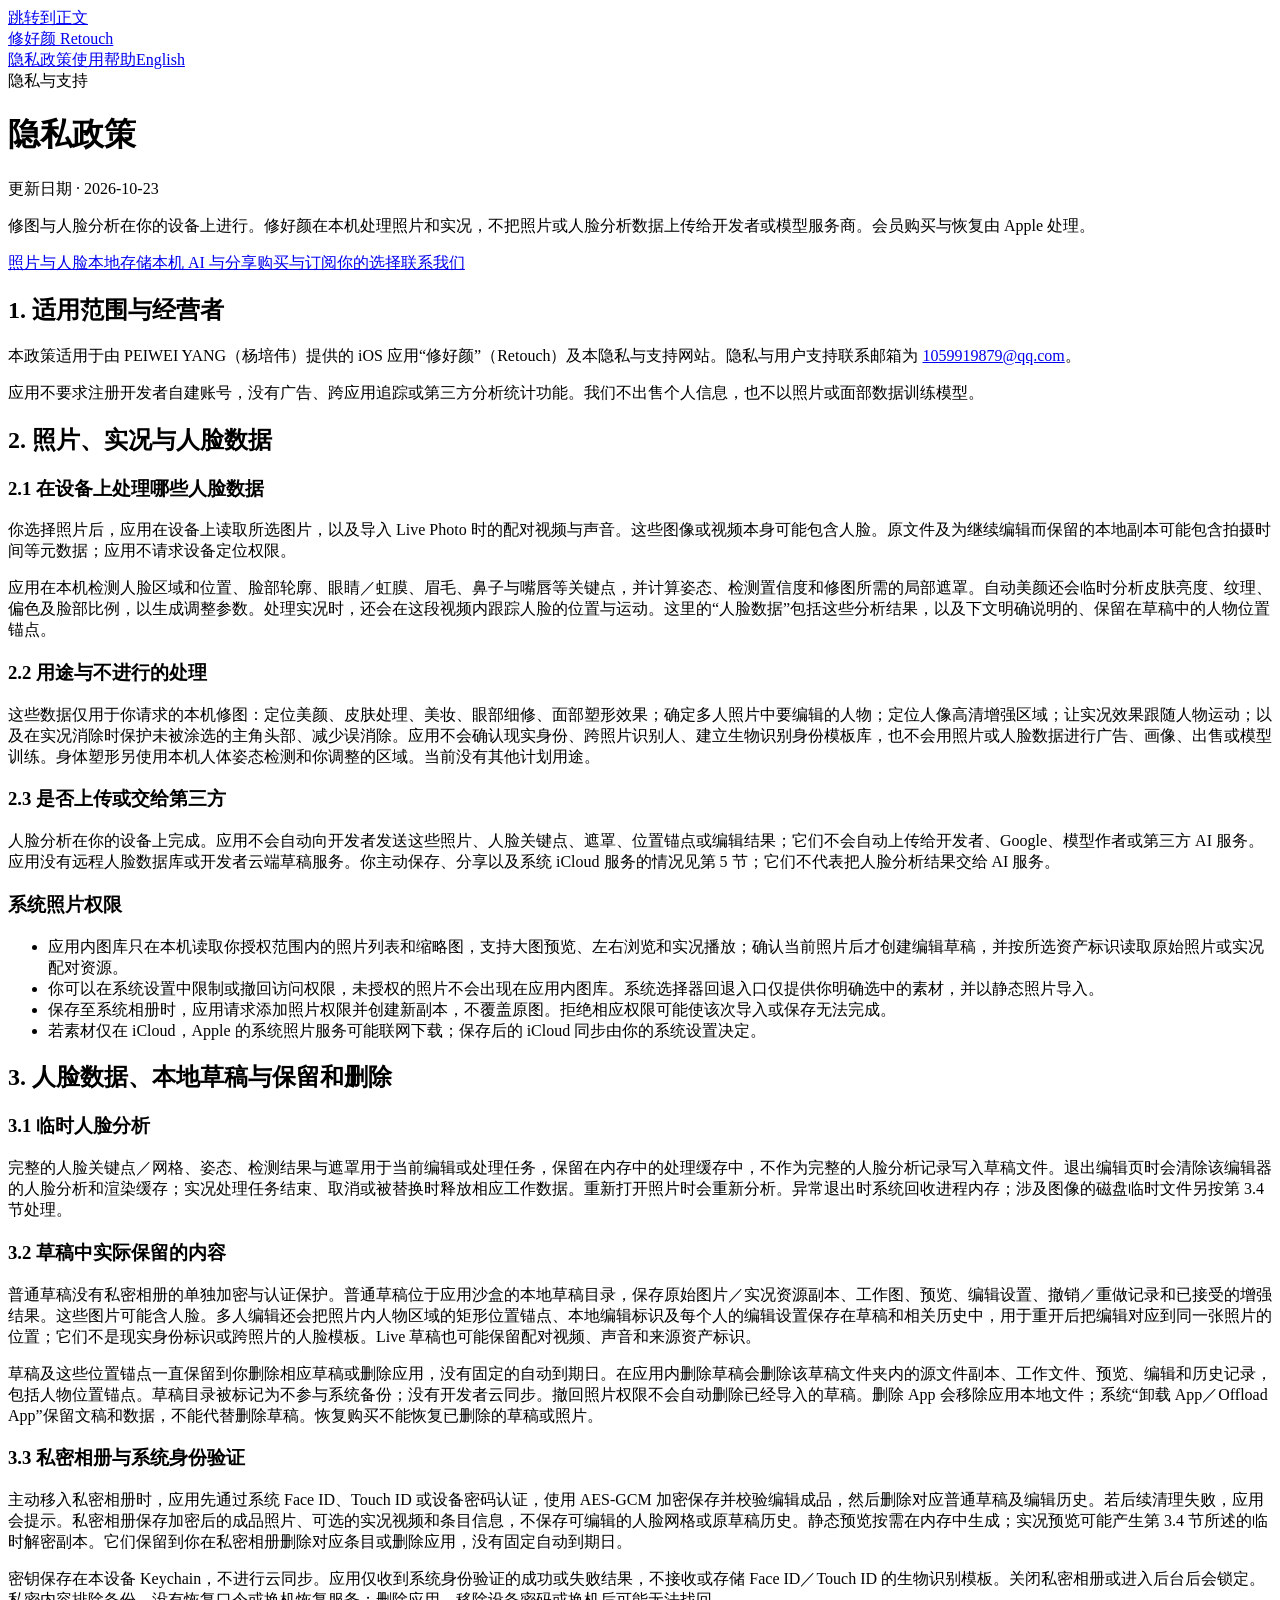
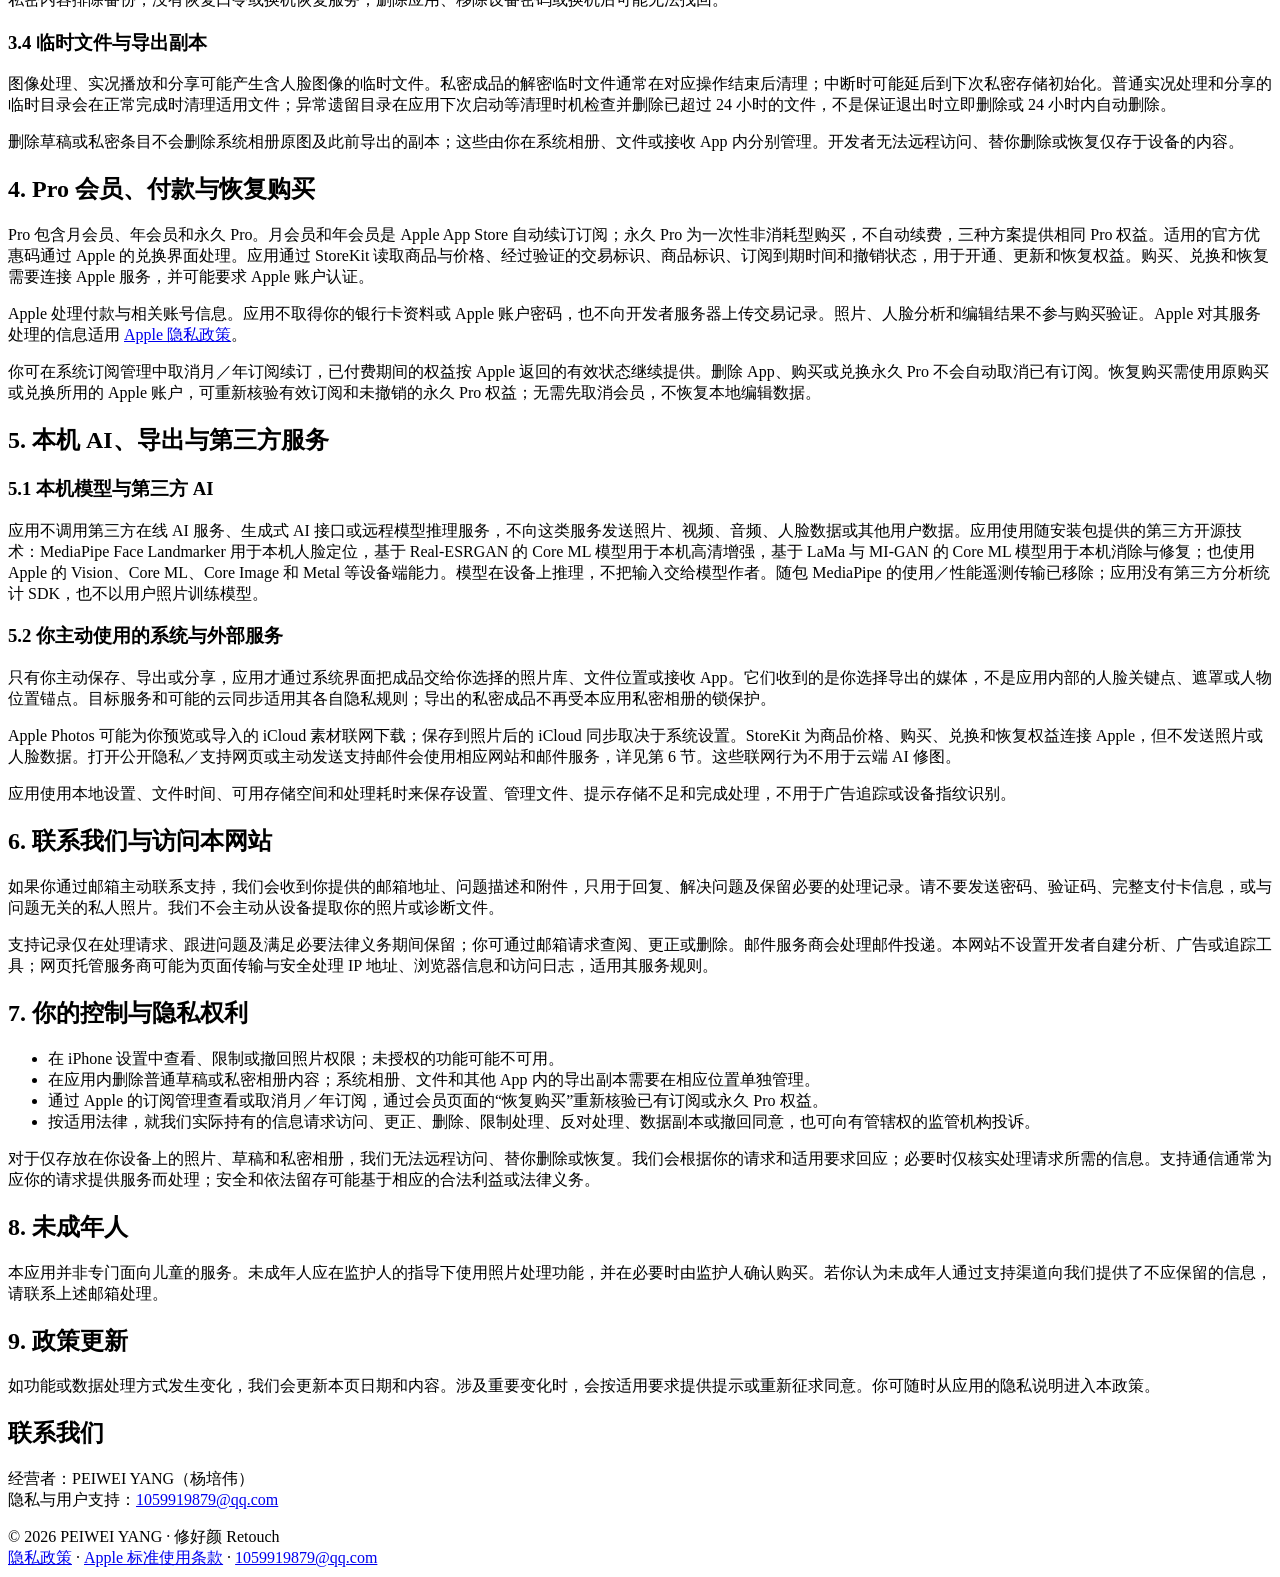
==== privacy/index.html @ 6329d283 "Publish bilingual privacy and support pages with project base paths" ====
<!doctype html><html lang="zh-Hans"><head><meta charset="utf-8"><meta name="viewport" content="width=device-width,initial-scale=1"><title>隐私政策 · 修好颜 Retouch</title><meta name="description" content="隐私与支持 — Retouch / 修好颜"><link rel="canonical" href="https://yangpeiwei0-ux.github.io/retouch-support/privacy/"><link rel="stylesheet" href="/retouch-support/style.css"></head><body>
<a class="skip" href="#main">跳转到正文</a><header><div class="nav"><a class="brand" href="/retouch-support/support/">修好颜 <span>Retouch</span></a><nav aria-label="导航"><a href="/retouch-support/privacy/">隐私政策</a><a href="/retouch-support/support/">使用帮助</a><a href="/retouch-support/en/privacy/" lang="en">English</a></nav></div></header>
<main id="main"><div class="eyebrow">隐私与支持</div><h1>隐私政策</h1><p class="meta">更新日期 · <time datetime="2026-10-23">2026-10-23</time></p>
<div class="intro"><p>修图与人脸分析在你的设备上进行。修好颜在本机处理照片和实况，不把照片或人脸分析数据上传给开发者或模型服务商。会员购买与恢复由 Apple 处理。</p></div>
<div class="toc" aria-label="目录"><a href="#photos">照片与人脸</a><a href="#storage">本地存储</a><a href="#local-ai">本机 AI 与分享</a><a href="#purchases">购买与订阅</a><a href="#rights">你的选择</a><a href="#contact">联系我们</a></div>
<section id="scope"><h2>1. 适用范围与经营者</h2><p>本政策适用于由 PEIWEI YANG（杨培伟）提供的 iOS 应用“修好颜”（Retouch）及本隐私与支持网站。隐私与用户支持联系邮箱为 <a href="mailto:1059919879@qq.com">1059919879@qq.com</a>。</p><p>应用不要求注册开发者自建账号，没有广告、跨应用追踪或第三方分析统计功能。我们不出售个人信息，也不以照片或面部数据训练模型。</p></section>
<section id="photos"><h2>2. 照片、实况与人脸数据</h2>
<h3 id="face-data">2.1 在设备上处理哪些人脸数据</h3>
<p>你选择照片后，应用在设备上读取所选图片，以及导入 Live Photo 时的配对视频与声音。这些图像或视频本身可能包含人脸。原文件及为继续编辑而保留的本地副本可能包含拍摄时间等元数据；应用不请求设备定位权限。</p>
<p>应用在本机检测人脸区域和位置、脸部轮廓、眼睛／虹膜、眉毛、鼻子与嘴唇等关键点，并计算姿态、检测置信度和修图所需的局部遮罩。自动美颜还会临时分析皮肤亮度、纹理、偏色及脸部比例，以生成调整参数。处理实况时，还会在这段视频内跟踪人脸的位置与运动。这里的“人脸数据”包括这些分析结果，以及下文明确说明的、保留在草稿中的人物位置锚点。</p>
<h3 id="face-use">2.2 用途与不进行的处理</h3>
<p>这些数据仅用于你请求的本机修图：定位美颜、皮肤处理、美妆、眼部细修、面部塑形效果；确定多人照片中要编辑的人物；定位人像高清增强区域；让实况效果跟随人物运动；以及在实况消除时保护未被涂选的主角头部、减少误消除。应用不会确认现实身份、跨照片识别人、建立生物识别身份模板库，也不会用照片或人脸数据进行广告、画像、出售或模型训练。身体塑形另使用本机人体姿态检测和你调整的区域。当前没有其他计划用途。</p>
<h3 id="face-sharing">2.3 是否上传或交给第三方</h3>
<p>人脸分析在你的设备上完成。应用不会自动向开发者发送这些照片、人脸关键点、遮罩、位置锚点或编辑结果；它们不会自动上传给开发者、Google、模型作者或第三方 AI 服务。应用没有远程人脸数据库或开发者云端草稿服务。你主动保存、分享以及系统 iCloud 服务的情况见第 5 节；它们不代表把人脸分析结果交给 AI 服务。</p>
<h3>系统照片权限</h3><ul><li>应用内图库只在本机读取你授权范围内的照片列表和缩略图，支持大图预览、左右浏览和实况播放；确认当前照片后才创建编辑草稿，并按所选资产标识读取原始照片或实况配对资源。</li><li>你可以在系统设置中限制或撤回访问权限，未授权的照片不会出现在应用内图库。系统选择器回退入口仅提供你明确选中的素材，并以静态照片导入。</li><li>保存至系统相册时，应用请求添加照片权限并创建新副本，不覆盖原图。拒绝相应权限可能使该次导入或保存无法完成。</li><li>若素材仅在 iCloud，Apple 的系统照片服务可能联网下载；保存后的 iCloud 同步由你的系统设置决定。</li></ul></section>
<section id="storage"><h2>3. 人脸数据、本地草稿与保留和删除</h2>
<h3 id="face-retention">3.1 临时人脸分析</h3><p>完整的人脸关键点／网格、姿态、检测结果与遮罩用于当前编辑或处理任务，保留在内存中的处理缓存中，不作为完整的人脸分析记录写入草稿文件。退出编辑页时会清除该编辑器的人脸分析和渲染缓存；实况处理任务结束、取消或被替换时释放相应工作数据。重新打开照片时会重新分析。异常退出时系统回收进程内存；涉及图像的磁盘临时文件另按第 3.4 节处理。</p>
<h3 id="draft-retention">3.2 草稿中实际保留的内容</h3><p>普通草稿没有私密相册的单独加密与认证保护。普通草稿位于应用沙盒的本地草稿目录，保存原始图片／实况资源副本、工作图、预览、编辑设置、撤销／重做记录和已接受的增强结果。这些图片可能含人脸。多人编辑还会把照片内人物区域的矩形位置锚点、本地编辑标识及每个人的编辑设置保存在草稿和相关历史中，用于重开后把编辑对应到同一张照片的位置；它们不是现实身份标识或跨照片的人脸模板。Live 草稿也可能保留配对视频、声音和来源资产标识。</p><p>草稿及这些位置锚点一直保留到你删除相应草稿或删除应用，没有固定的自动到期日。在应用内删除草稿会删除该草稿文件夹内的源文件副本、工作文件、预览、编辑和历史记录，包括人物位置锚点。草稿目录被标记为不参与系统备份；没有开发者云同步。撤回照片权限不会自动删除已经导入的草稿。删除 App 会移除应用本地文件；系统“卸载 App／Offload App”保留文稿和数据，不能代替删除草稿。恢复购买不能恢复已删除的草稿或照片。</p>
<h3 id="private-retention">3.3 私密相册与系统身份验证</h3><p>主动移入私密相册时，应用先通过系统 Face ID、Touch ID 或设备密码认证，使用 AES-GCM 加密保存并校验编辑成品，然后删除对应普通草稿及编辑历史。若后续清理失败，应用会提示。私密相册保存加密后的成品照片、可选的实况视频和条目信息，不保存可编辑的人脸网格或原草稿历史。静态预览按需在内存中生成；实况预览可能产生第 3.4 节所述的临时解密副本。它们保留到你在私密相册删除对应条目或删除应用，没有固定自动到期日。</p><p>密钥保存在本设备 Keychain，不进行云同步。应用仅收到系统身份验证的成功或失败结果，不接收或存储 Face ID／Touch ID 的生物识别模板。关闭私密相册或进入后台后会锁定。私密内容排除备份，没有恢复口令或换机恢复服务；删除应用、移除设备密码或换机后可能无法找回。</p>
<h3 id="temporary-retention">3.4 临时文件与导出副本</h3><p>图像处理、实况播放和分享可能产生含人脸图像的临时文件。私密成品的解密临时文件通常在对应操作结束后清理；中断时可能延后到下次私密存储初始化。普通实况处理和分享的临时目录会在正常完成时清理适用文件；异常遗留目录在应用下次启动等清理时机检查并删除已超过 24 小时的文件，不是保证退出时立即删除或 24 小时内自动删除。</p><p>删除草稿或私密条目不会删除系统相册原图及此前导出的副本；这些由你在系统相册、文件或接收 App 内分别管理。开发者无法远程访问、替你删除或恢复仅存于设备的内容。</p></section>
<section id="purchases"><h2>4. Pro 会员、付款与恢复购买</h2><p>Pro 包含月会员、年会员和永久 Pro。月会员和年会员是 Apple App Store 自动续订订阅；永久 Pro 为一次性非消耗型购买，不自动续费，三种方案提供相同 Pro 权益。适用的官方优惠码通过 Apple 的兑换界面处理。应用通过 StoreKit 读取商品与价格、经过验证的交易标识、商品标识、订阅到期时间和撤销状态，用于开通、更新和恢复权益。购买、兑换和恢复需要连接 Apple 服务，并可能要求 Apple 账户认证。</p><p>Apple 处理付款与相关账号信息。应用不取得你的银行卡资料或 Apple 账户密码，也不向开发者服务器上传交易记录。照片、人脸分析和编辑结果不参与购买验证。Apple 对其服务处理的信息适用 <a href="https://www.apple.com/legal/privacy/">Apple 隐私政策</a>。</p><p>你可在系统订阅管理中取消月／年订阅续订，已付费期间的权益按 Apple 返回的有效状态继续提供。删除 App、购买或兑换永久 Pro 不会自动取消已有订阅。恢复购买需使用原购买或兑换所用的 Apple 账户，可重新核验有效订阅和未撤销的永久 Pro 权益；无需先取消会员，不恢复本地编辑数据。</p></section>
<section id="sharing"><h2>5. 本机 AI、导出与第三方服务</h2>
<h3 id="local-ai">5.1 本机模型与第三方 AI</h3><p>应用不调用第三方在线 AI 服务、生成式 AI 接口或远程模型推理服务，不向这类服务发送照片、视频、音频、人脸数据或其他用户数据。应用使用随安装包提供的第三方开源技术：MediaPipe Face Landmarker 用于本机人脸定位，基于 Real-ESRGAN 的 Core ML 模型用于本机高清增强，基于 LaMa 与 MI-GAN 的 Core ML 模型用于本机消除与修复；也使用 Apple 的 Vision、Core ML、Core Image 和 Metal 等设备端能力。模型在设备上推理，不把输入交给模型作者。随包 MediaPipe 的使用／性能遥测传输已移除；应用没有第三方分析统计 SDK，也不以用户照片训练模型。</p>
<h3 id="system-services">5.2 你主动使用的系统与外部服务</h3><p>只有你主动保存、导出或分享，应用才通过系统界面把成品交给你选择的照片库、文件位置或接收 App。它们收到的是你选择导出的媒体，不是应用内部的人脸关键点、遮罩或人物位置锚点。目标服务和可能的云同步适用其各自隐私规则；导出的私密成品不再受本应用私密相册的锁保护。</p><p>Apple Photos 可能为你预览或导入的 iCloud 素材联网下载；保存到照片后的 iCloud 同步取决于系统设置。StoreKit 为商品价格、购买、兑换和恢复权益连接 Apple，但不发送照片或人脸数据。打开公开隐私／支持网页或主动发送支持邮件会使用相应网站和邮件服务，详见第 6 节。这些联网行为不用于云端 AI 修图。</p><p>应用使用本地设置、文件时间、可用存储空间和处理耗时来保存设置、管理文件、提示存储不足和完成处理，不用于广告追踪或设备指纹识别。</p></section>
<section id="support"><h2>6. 联系我们与访问本网站</h2><p>如果你通过邮箱主动联系支持，我们会收到你提供的邮箱地址、问题描述和附件，只用于回复、解决问题及保留必要的处理记录。请不要发送密码、验证码、完整支付卡信息，或与问题无关的私人照片。我们不会主动从设备提取你的照片或诊断文件。</p><p>支持记录仅在处理请求、跟进问题及满足必要法律义务期间保留；你可通过邮箱请求查阅、更正或删除。邮件服务商会处理邮件投递。本网站不设置开发者自建分析、广告或追踪工具；网页托管服务商可能为页面传输与安全处理 IP 地址、浏览器信息和访问日志，适用其服务规则。</p></section>
<section id="rights"><h2>7. 你的控制与隐私权利</h2><ul><li>在 iPhone 设置中查看、限制或撤回照片权限；未授权的功能可能不可用。</li><li>在应用内删除普通草稿或私密相册内容；系统相册、文件和其他 App 内的导出副本需要在相应位置单独管理。</li><li>通过 Apple 的订阅管理查看或取消月／年订阅，通过会员页面的“恢复购买”重新核验已有订阅或永久 Pro 权益。</li><li>按适用法律，就我们实际持有的信息请求访问、更正、删除、限制处理、反对处理、数据副本或撤回同意，也可向有管辖权的监管机构投诉。</li></ul><p>对于仅存放在你设备上的照片、草稿和私密相册，我们无法远程访问、替你删除或恢复。我们会根据你的请求和适用要求回应；必要时仅核实处理请求所需的信息。支持通信通常为应你的请求提供服务而处理；安全和依法留存可能基于相应的合法利益或法律义务。</p></section>
<section id="children"><h2>8. 未成年人</h2><p>本应用并非专门面向儿童的服务。未成年人应在监护人的指导下使用照片处理功能，并在必要时由监护人确认购买。若你认为未成年人通过支持渠道向我们提供了不应保留的信息，请联系上述邮箱处理。</p></section>
<section id="updates"><h2>9. 政策更新</h2><p>如功能或数据处理方式发生变化，我们会更新本页日期和内容。涉及重要变化时，会按适用要求提供提示或重新征求同意。你可随时从应用的隐私说明进入本政策。</p></section>
<section id="contact" class="contact"><h2>联系我们</h2><p>经营者：PEIWEI YANG（杨培伟）<br>隐私与用户支持：<a href="mailto:1059919879@qq.com">1059919879@qq.com</a></p></section>
</main>
<footer>© 2026 PEIWEI YANG · 修好颜 Retouch<br><a href="/retouch-support/privacy/">隐私政策</a> · <a href="https://www.apple.com/legal/internet-services/itunes/dev/stdeula/">Apple 标准使用条款</a> · <a href="mailto:1059919879@qq.com">1059919879@qq.com</a></footer></body></html>
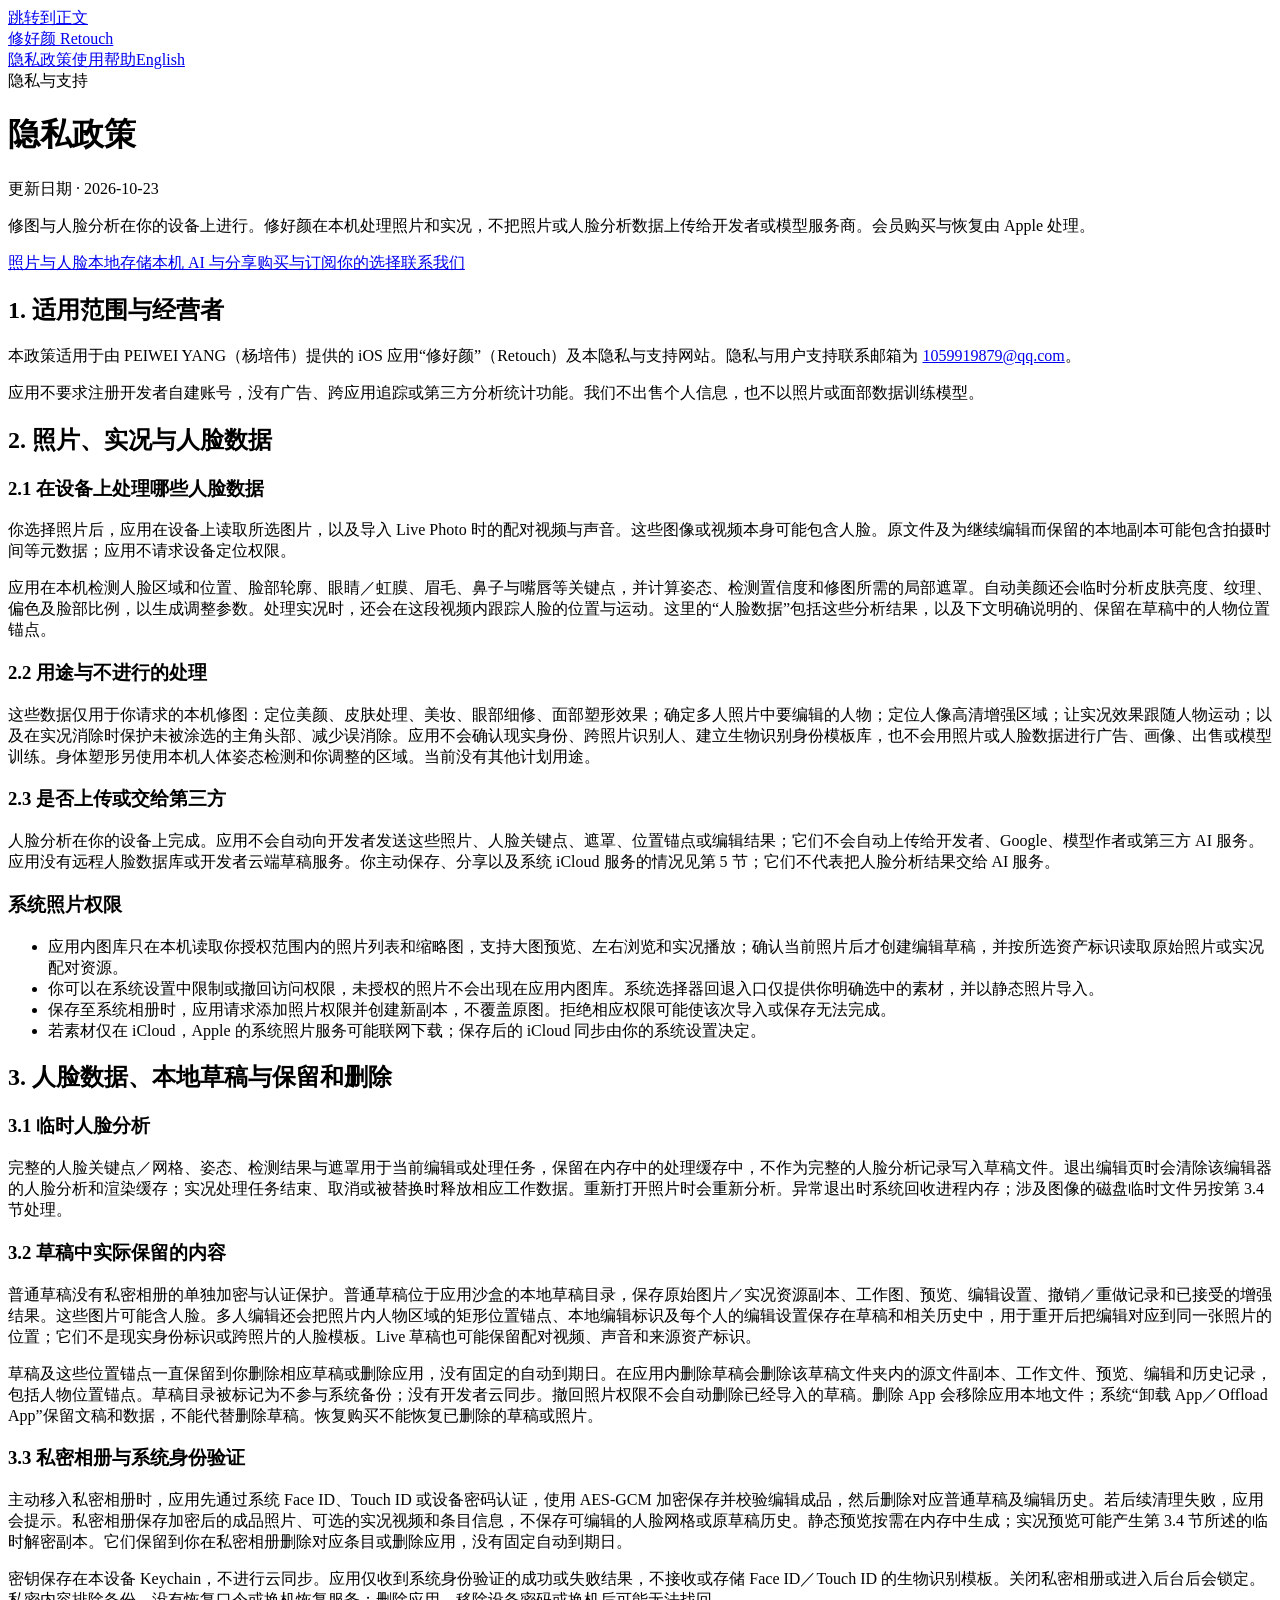
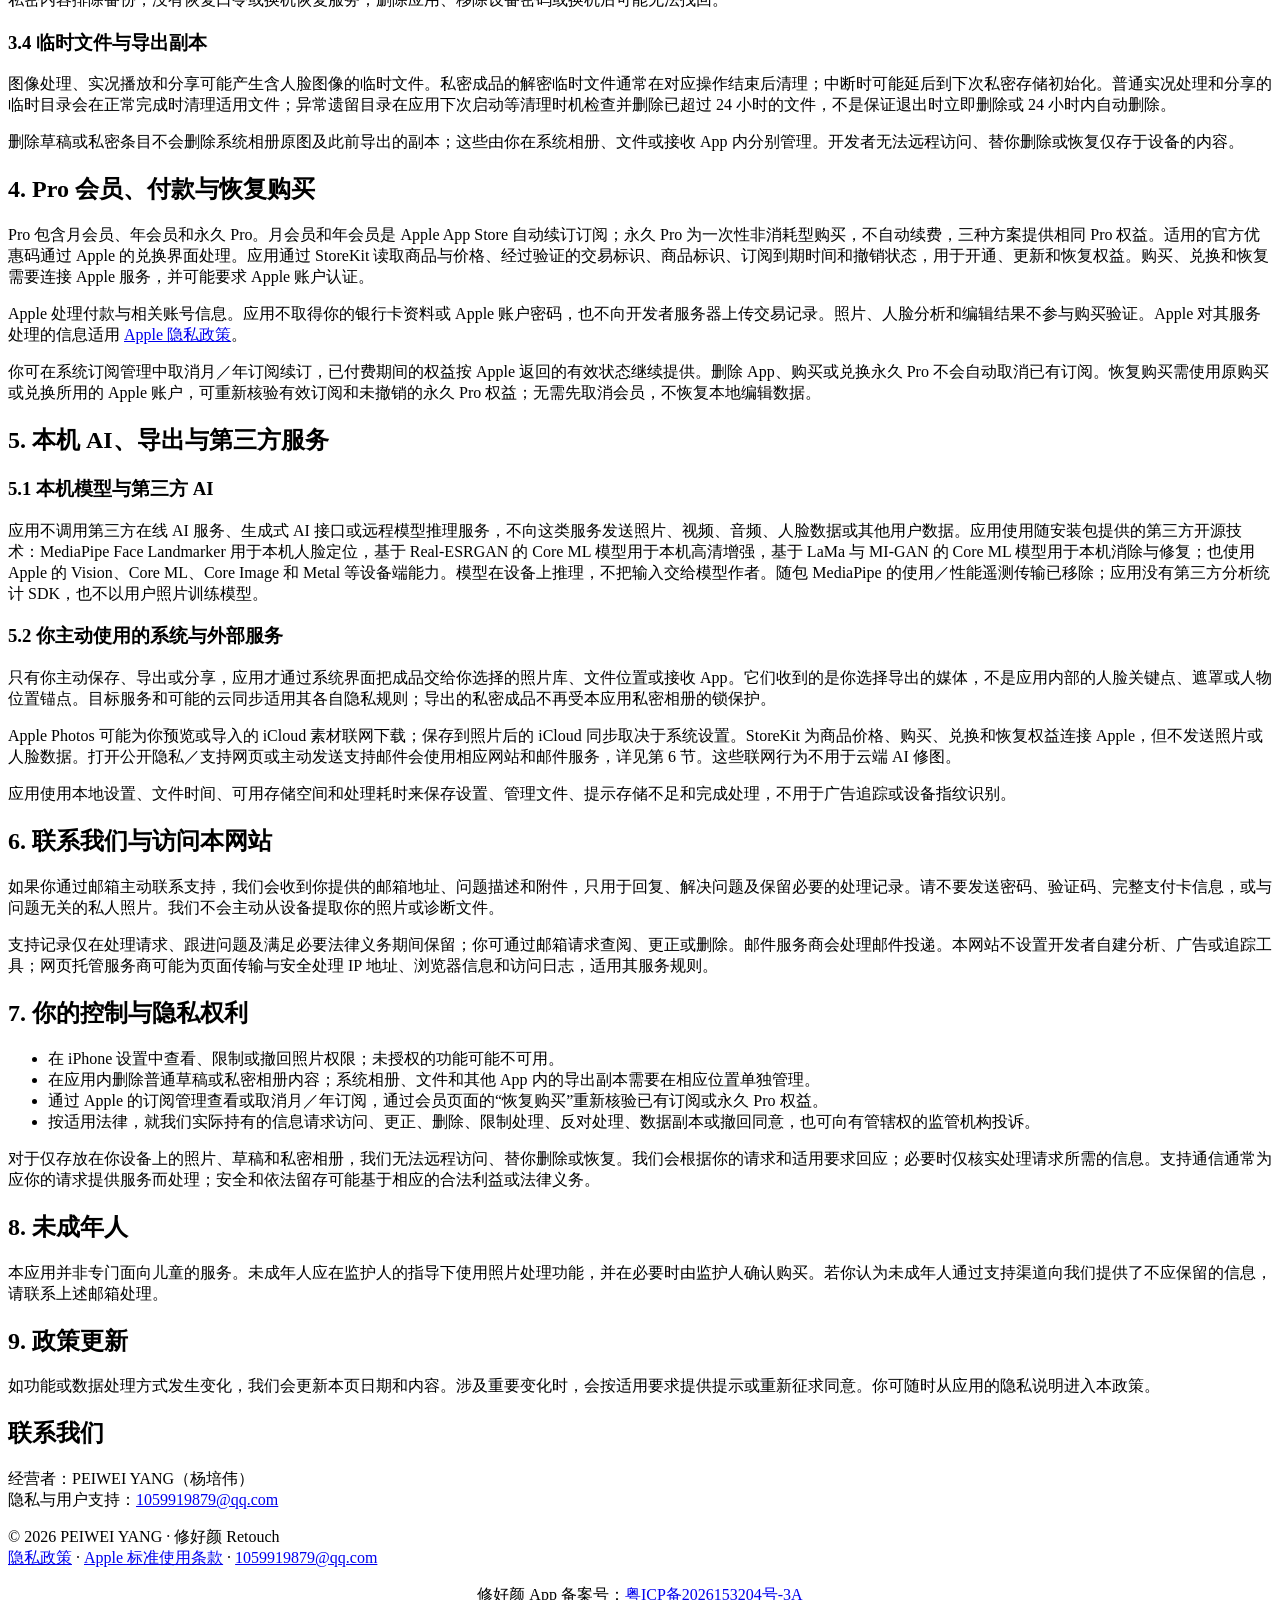
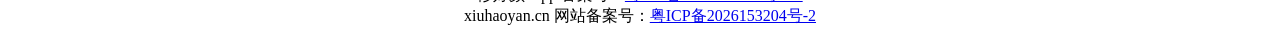
==== commit 11233d65: "Display verified App and website ICP filings in bilingual footers" ====
--- a/privacy/index.html
+++ b/privacy/index.html
@@ -28,4 +28,4 @@
 <section id="updates"><h2>9. 政策更新</h2><p>如功能或数据处理方式发生变化，我们会更新本页日期和内容。涉及重要变化时，会按适用要求提供提示或重新征求同意。你可随时从应用的隐私说明进入本政策。</p></section>
 <section id="contact" class="contact"><h2>联系我们</h2><p>经营者：PEIWEI YANG（杨培伟）<br>隐私与用户支持：<a href="mailto:1059919879@qq.com">1059919879@qq.com</a></p></section>
 </main>
-<footer>© 2026 PEIWEI YANG · 修好颜 Retouch<br><a href="/retouch-support/privacy/">隐私政策</a> · <a href="https://www.apple.com/legal/internet-services/itunes/dev/stdeula/">Apple 标准使用条款</a> · <a href="mailto:1059919879@qq.com">1059919879@qq.com</a></footer></body></html>+<footer>© 2026 PEIWEI YANG · 修好颜 Retouch<br><a href="/retouch-support/privacy/">隐私政策</a> · <a href="https://www.apple.com/legal/internet-services/itunes/dev/stdeula/">Apple 标准使用条款</a> · <a href="mailto:1059919879@qq.com">1059919879@qq.com</a><p class="filing" style="text-align:center">修好颜 App 备案号：<a href="https://beian.miit.gov.cn/">粤ICP备2026153204号-3A</a><br>xiuhaoyan.cn 网站备案号：<a href="https://beian.miit.gov.cn/">粤ICP备2026153204号-2</a></p></footer></body></html>
